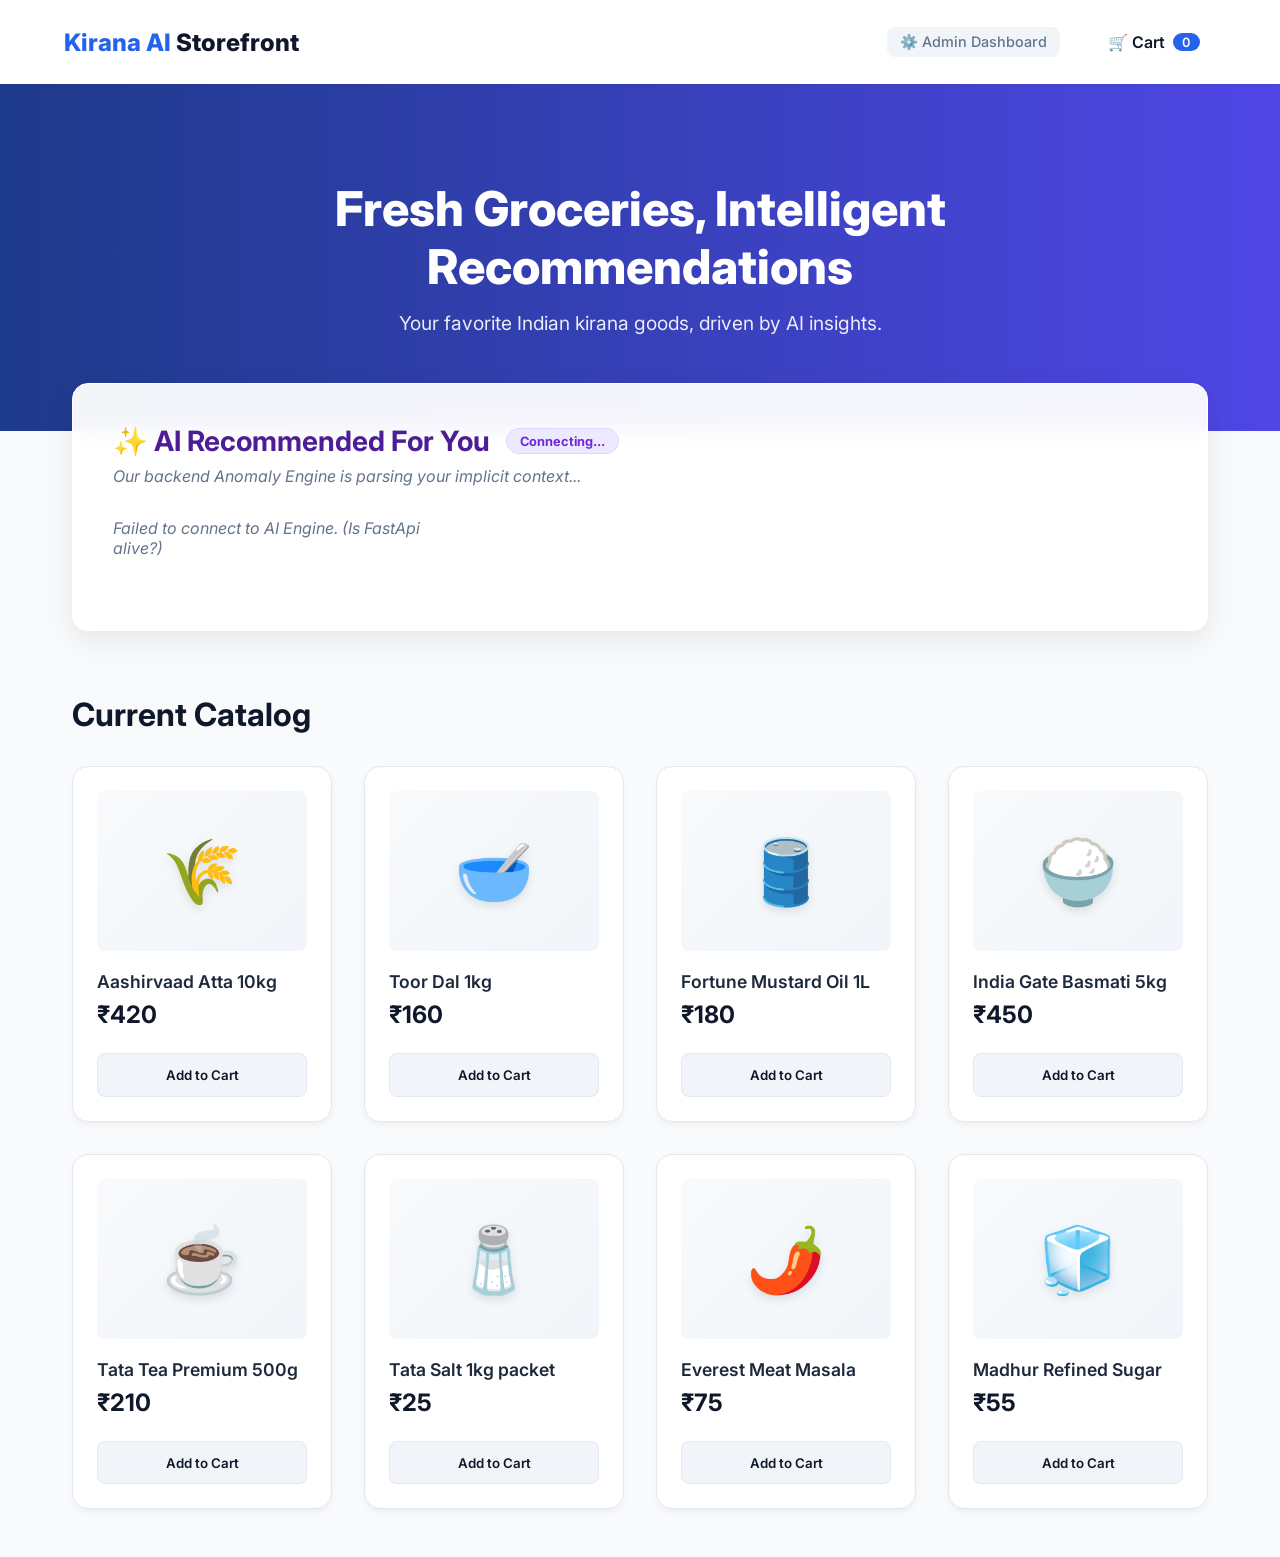
==== web_ui/index.html @ 446fc39f "Initial commit for Retail AI Assistant" ====
<!DOCTYPE html>
<html lang="en">
<head>
    <meta charset="UTF-8">
    <meta name="viewport" content="width=device-width, initial-scale=1.0">
    <title>Kirana AI Store</title>
    <link rel="stylesheet" href="store.css">
    <link href="https://fonts.googleapis.com/css2?family=Inter:wght@400;500;600;700;800&display=swap" rel="stylesheet">
</head>
<body>
    <nav class="navbar">
        <div class="logo">Kirana AI <span>Storefront</span></div>
        <div class="nav-links">
            <a href="admin.html" class="admin-link">⚙️ Admin Dashboard</a>
            <div class="cart-icon" id="cart-btn">
                🛒 Cart <span id="cart-count">0</span>
            </div>
        </div>
    </nav>
    
    <header class="hero">
        <div class="hero-content">
            <h1>Fresh Groceries, Intelligent Recommendations</h1>
            <p>Your favorite Indian kirana goods, driven by AI insights.</p>
        </div>
    </header>

    <main class="container">
        <section class="ai-section glass">
            <h2>✨ AI Recommended For You <span class="confidence-tag" id="ai-confidence">Connecting...</span></h2>
            <p id="ai-reason" class="reason-text">Our backend Anomaly Engine is parsing your implicit context...</p>
            <div class="product-grid" id="ai-recommendations">
                <div class="loader">Hooking into FastAPI /recommend ...</div>
            </div>
        </section>

        <section class="products-section">
            <h2>Current Catalog</h2>
            <div class="product-grid" id="standard-products">
            </div>
        </section>
    </main>

    <div class="cart-overlay hidden" id="cart-overlay">
        <div class="cart-modal">
            <div class="cart-header">
                <h2>Your Basket</h2>
                <button id="close-cart" class="close-btn">✕</button>
            </div>
            <div class="cart-items" id="cart-items">
            </div>
            <div class="cart-footer">
                <div class="total">Total: ₹<span id="cart-total">0</span></div>
                <button class="checkout-btn" id="checkout-btn">Proceed to Checkout</button>
            </div>
        </div>
    </div>

    <div class="checkout-overlay hidden" id="checkout-overlay">
        <div class="checkout-modal">
            <h2>🎉 Transaction Verified!</h2>
            <p>Your order has hit our telemetry pipeline. GCS BackgroundTasks invoked.</p>
            <button class="continue-btn" id="continue-shopping">Close and Reset</button>
        </div>
    </div>

    <script src="store.js"></script>
</body>
</html>
---- web_ui/store.css ----
:root {
    --primary: #2563eb;
    --primary-hover: #1d4ed8;
    --bg-color: #f8fafc;
    --text-dark: #0f172a;
    --text-light: #64748b;
    --card-bg: #fff;
}

* { box-sizing: border-box; margin: 0; padding: 0; font-family: 'Inter', sans-serif;}

body { background: var(--bg-color); color: var(--text-dark); overflow-x: hidden; }

.navbar { display: flex; justify-content: space-between; align-items: center; padding: 1.5rem 4rem; background: var(--card-bg); box-shadow: 0 1px 3px rgba(0,0,0,0.05); position: sticky; top: 0; z-index: 50; }
.logo { font-size: 1.5rem; font-weight: 800; color: var(--primary); }
.logo span { color: var(--text-dark); }
.nav-links { display: flex; gap: 2rem; align-items: center; }
.nav-links a { color: var(--text-light); text-decoration: none; font-weight: 500; transition: color 0.2s; font-size: 0.9rem;}
.nav-links a:hover { color: var(--primary); }
.admin-link { background: #f1f5f9; padding: 0.4rem 0.8rem; border-radius: 0.5rem; }
.cart-icon { font-weight: 600; cursor: pointer; display: flex; align-items: center; gap: 0.5rem; padding: 0.5rem 1rem; border-radius: 0.5rem; transition: background 0.2s;}
.cart-icon:hover { background: #f1f5f9; }
.cart-icon span { background: var(--primary); color: white; padding: 0.1rem 0.6rem; border-radius: 1rem; font-size: 0.8rem; }

.hero { background: linear-gradient(to right, #1e3a8a, #4f46e5); color: white; padding: 6rem 2rem; text-align: center; }
.hero-content { max-width: 800px; margin: 0 auto; }
.hero h1 { font-size: 3rem; margin-bottom: 1rem; font-weight: 800; line-height: 1.2; }
.hero p { font-size: 1.2rem; opacity: 0.9; }

.container { max-width: 1200px; margin: 0 auto; padding: 3rem 2rem; }

.ai-section { margin-top: -6rem; position: relative; padding: 2.5rem; border-radius: 1rem; margin-bottom: 4rem; }
.glass { background: rgba(255, 255, 255, 0.95); backdrop-filter: blur(10px); box-shadow: 0 10px 30px rgba(0,0,0,0.08); border: 1px solid rgba(255,255,255,1); }
.ai-section h2 { display: flex; align-items: center; gap: 1rem; margin-bottom: 0.5rem; color: #4c1d95; font-size: 1.75rem;}
.confidence-tag { background: #ede9fe; color: #6d28d9; font-size: 0.8rem; padding: 0.3rem 0.8rem; border-radius: 1rem; border: 1px solid #ddd6fe;}
.reason-text { color: var(--text-light); margin-bottom: 2rem; font-style: italic; }

.products-section h2 { font-size: 2rem; margin-bottom: 2rem; color: var(--text-dark); }

.product-grid { display: grid; grid-template-columns: repeat(auto-fill, minmax(240px, 1fr)); gap: 2rem; }
.product-card { background: var(--card-bg); border-radius: 1rem; padding: 1.5rem; box-shadow: 0 4px 6px -1px rgba(0,0,0,0.05); transition: transform 0.2s, box-shadow 0.2s; border: 1px solid #e2e8f0; display: flex; flex-direction: column; }
.product-card:hover { transform: translateY(-5px); box-shadow: 0 10px 25px rgba(0,0,0,0.1); }
.product-img { width: 100%; height: 160px; background: linear-gradient(135deg, #f8fafc, #f1f5f9); border-radius: 0.5rem; margin-bottom: 1.25rem; display: flex; align-items: center; justify-content: center; font-size: 4rem; text-shadow: 0 4px 10px rgba(0,0,0,0.1);}
.product-title { font-size: 1.1rem; font-weight: 600; margin-bottom: 0.5rem; color: #1e293b;}
.product-price { font-size: 1.5rem; font-weight: 700; color: var(--text-dark); margin-bottom: 1.5rem; }
.add-to-cart { background: #f1f5f9; color: var(--text-dark); border: none; padding: 0.8rem; border-radius: 0.5rem; font-weight: 600; cursor: pointer; transition: all 0.2s; margin-top: auto; border: 1px solid #e2e8f0;}
.add-to-cart:hover { background: #e2e8f0; }
.add-to-cart.ai-btn { background: linear-gradient(to right, #7c3aed, #4f46e5); color: white; border: none; box-shadow: 0 4px 10px rgba(79, 70, 229, 0.2);}
.add-to-cart.ai-btn:hover { background: linear-gradient(to right, #6d28d9, #4338ca); box-shadow: 0 6px 15px rgba(79, 70, 229, 0.3);}

.cart-overlay, .checkout-overlay { position: fixed; top: 0; left: 0; right: 0; bottom: 0; background: rgba(15, 23, 42, 0.6); backdrop-filter: blur(4px); display: flex; justify-content: flex-end; z-index: 100; opacity: 1; transition: opacity 0.3s; }
.cart-overlay.hidden, .checkout-overlay.hidden { opacity: 0; pointer-events: none; }
.cart-modal { background: white; width: 100%; max-width: 450px; height: 100%; display: flex; flex-direction: column; transform: translateX(0); transition: transform 0.3s; box-shadow: -10px 0 30px rgba(0,0,0,0.1);}
.cart-overlay.hidden .cart-modal { transform: translateX(100%); }

.checkout-overlay { justify-content: center; align-items: center; }
.checkout-modal { background: white; padding: 3rem; border-radius: 1rem; text-align: center; max-width: 500px; transform: scale(1); transition: transform 0.3s; box-shadow: 0 20px 40px rgba(0,0,0,0.2);}
.checkout-modal h2 { color: #10b981; margin-bottom: 1rem; }
.checkout-overlay.hidden .checkout-modal { transform: scale(0.9); }

.cart-header { padding: 1.5rem; border-bottom: 1px solid #e2e8f0; display: flex; justify-content: space-between; align-items: center; }
.cart-header h2 { font-size: 1.5rem;}
.close-btn { background: #f1f5f9; border: none; font-size: 1.2rem; cursor: pointer; color: var(--text-light); width: 36px; height: 36px; border-radius: 50%; display: inline-flex; align-items: center; justify-content: center;}
.close-btn:hover { background: #e2e8f0; color: var(--text-dark);}

.cart-items { flex: 1; overflow-y: auto; padding: 1.5rem; display: flex; flex-direction: column; gap: 1rem; }
.cart-item { display: flex; justify-content: space-between; align-items: center; padding-bottom: 1rem; border-bottom: 1px solid #f1f5f9;}
.cart-item-info h4 { font-weight: 600; color: var(--text-dark); margin-bottom: 0.2rem;}
.cart-item-price { color: var(--text-dark); font-weight: 700; font-size: 1.1rem; }
.remove-btn { background: none; border: none; color: #ef4444; font-size: 0.8rem; cursor: pointer; text-decoration: underline; margin-top: 0.2rem;}

.cart-footer { padding: 1.5rem; border-top: 1px solid #e2e8f0; background: #f8fafc; }
.total { display: flex; justify-content: space-between; font-size: 1.25rem; font-weight: 700; margin-bottom: 1rem; color: var(--text-dark);}
.checkout-btn { width: 100%; background: var(--primary); color: white; padding: 1rem; border: none; border-radius: 0.5rem; font-size: 1.1rem; font-weight: 600; cursor: pointer; transition: background 0.2s;}
.checkout-btn:hover { background: var(--primary-hover); }

.continue-btn { margin-top: 2rem; background: var(--text-dark); color: white; padding: 0.8rem 2rem; border: none; border-radius: 0.5rem; font-weight: 600; cursor: pointer; transition: background 0.2s;}
.continue-btn:hover { background: #1e293b; }

.loader { padding: 2rem; text-align: center; color: var(--text-light); font-style: italic; }
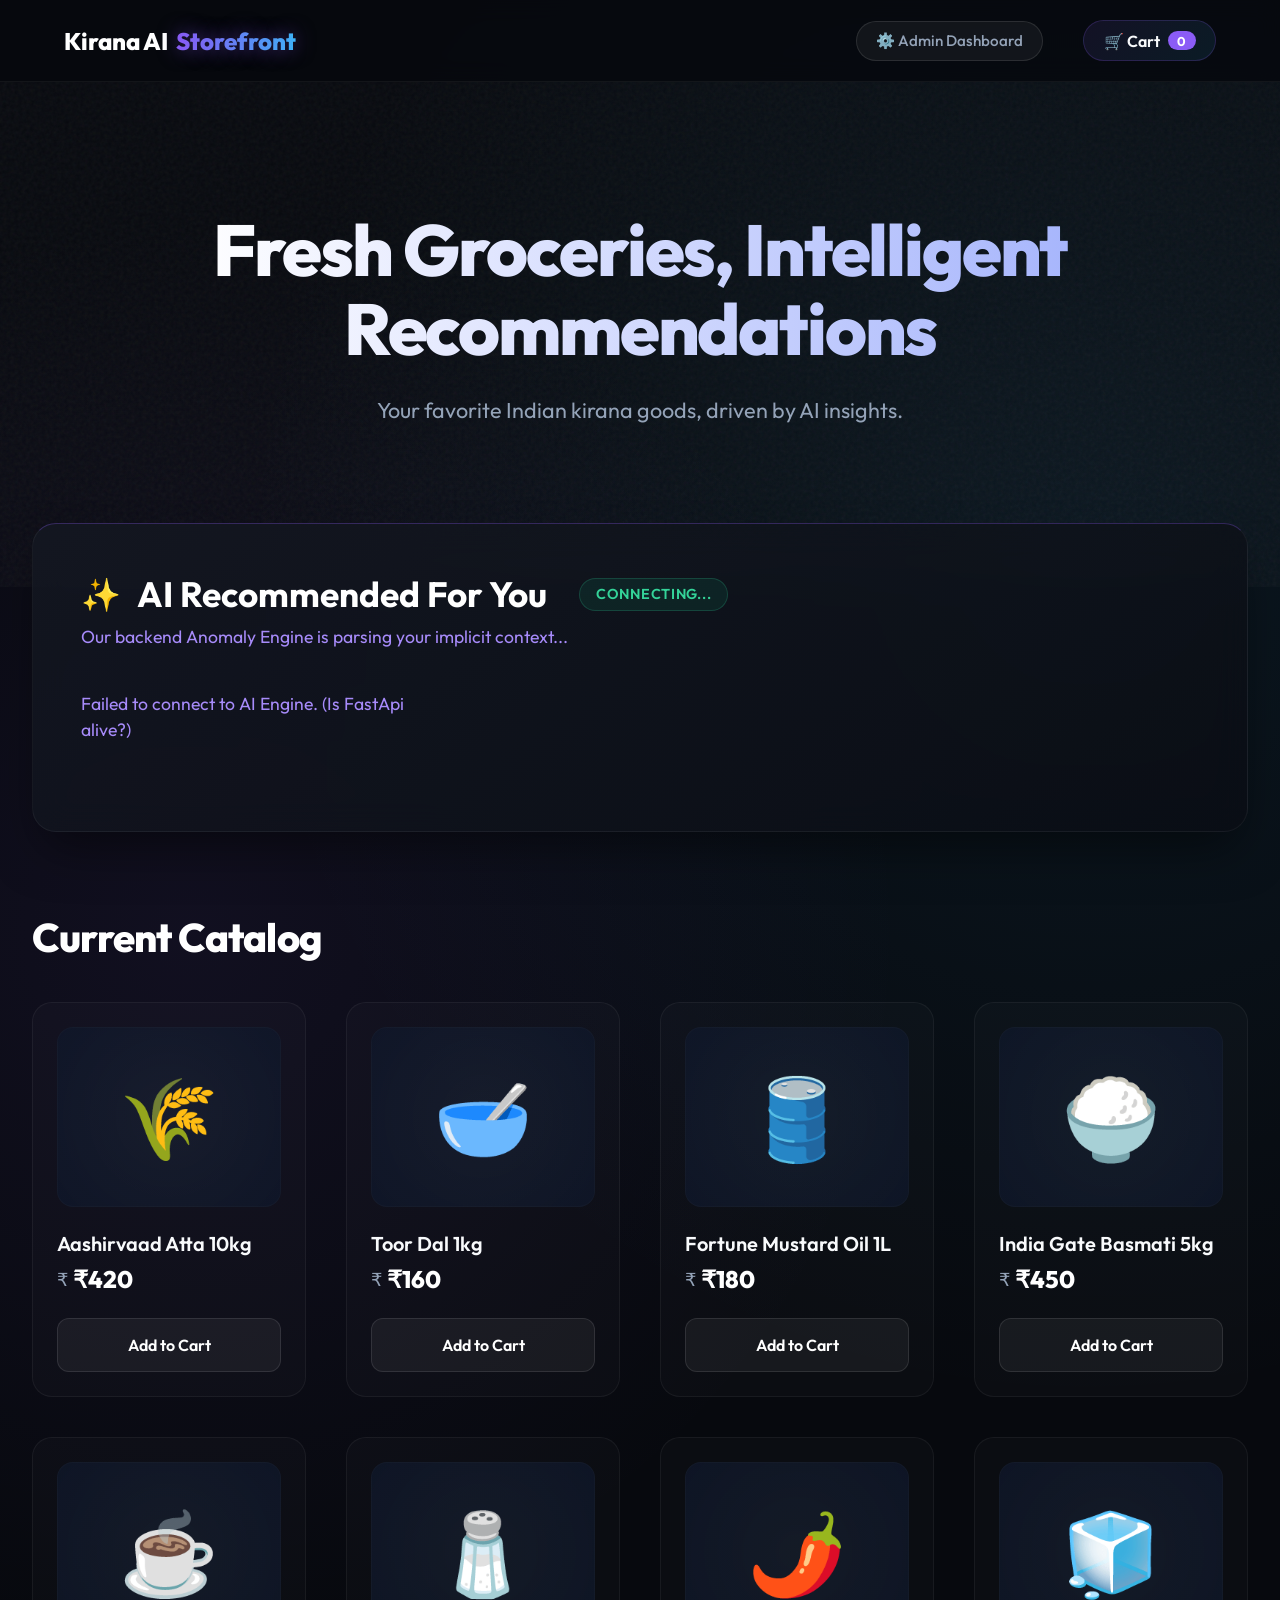
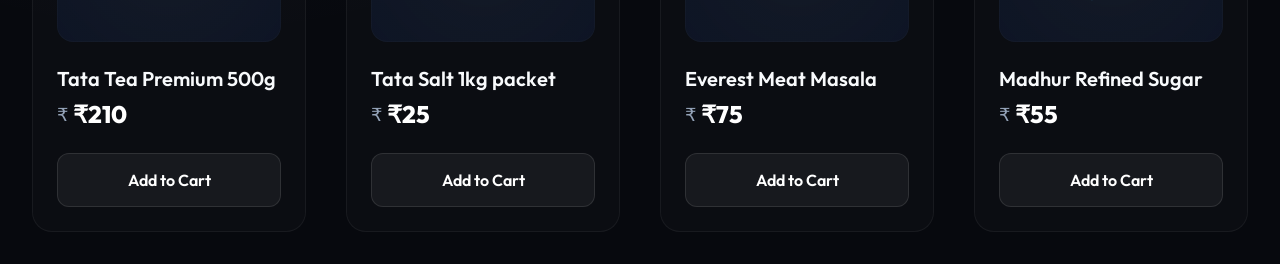
==== commit 05aedb08: "UI Redesign: Premium Dark Mode storefront" ====
--- a/web_ui/index.html
+++ b/web_ui/index.html
@@ -5,7 +5,6 @@
     <meta name="viewport" content="width=device-width, initial-scale=1.0">
     <title>Kirana AI Store</title>
     <link rel="stylesheet" href="store.css">
-    <link href="https://fonts.googleapis.com/css2?family=Inter:wght@400;500;600;700;800&display=swap" rel="stylesheet">
 </head>
 <body>
     <nav class="navbar">
@@ -27,7 +26,7 @@
 
     <main class="container">
         <section class="ai-section glass">
-            <h2>✨ AI Recommended For You <span class="confidence-tag" id="ai-confidence">Connecting...</span></h2>
+            <h2>AI Recommended For You <span class="confidence-tag" id="ai-confidence">Connecting...</span></h2>
             <p id="ai-reason" class="reason-text">Our backend Anomaly Engine is parsing your implicit context...</p>
             <div class="product-grid" id="ai-recommendations">
                 <div class="loader">Hooking into FastAPI /recommend ...</div>
--- a/web_ui/store.css
+++ b/web_ui/store.css
@@ -1,80 +1,232 @@
+@import url('https://fonts.googleapis.com/css2?family=Outfit:wght@300;400;500;600;700;800&display=swap');
+
 :root {
-    --primary: #2563eb;
-    --primary-hover: #1d4ed8;
-    --bg-color: #f8fafc;
-    --text-dark: #0f172a;
-    --text-light: #64748b;
-    --card-bg: #fff;
-}
-
-* { box-sizing: border-box; margin: 0; padding: 0; font-family: 'Inter', sans-serif;}
-
-body { background: var(--bg-color); color: var(--text-dark); overflow-x: hidden; }
-
-.navbar { display: flex; justify-content: space-between; align-items: center; padding: 1.5rem 4rem; background: var(--card-bg); box-shadow: 0 1px 3px rgba(0,0,0,0.05); position: sticky; top: 0; z-index: 50; }
-.logo { font-size: 1.5rem; font-weight: 800; color: var(--primary); }
-.logo span { color: var(--text-dark); }
-.nav-links { display: flex; gap: 2rem; align-items: center; }
-.nav-links a { color: var(--text-light); text-decoration: none; font-weight: 500; transition: color 0.2s; font-size: 0.9rem;}
-.nav-links a:hover { color: var(--primary); }
-.admin-link { background: #f1f5f9; padding: 0.4rem 0.8rem; border-radius: 0.5rem; }
-.cart-icon { font-weight: 600; cursor: pointer; display: flex; align-items: center; gap: 0.5rem; padding: 0.5rem 1rem; border-radius: 0.5rem; transition: background 0.2s;}
-.cart-icon:hover { background: #f1f5f9; }
-.cart-icon span { background: var(--primary); color: white; padding: 0.1rem 0.6rem; border-radius: 1rem; font-size: 0.8rem; }
-
-.hero { background: linear-gradient(to right, #1e3a8a, #4f46e5); color: white; padding: 6rem 2rem; text-align: center; }
-.hero-content { max-width: 800px; margin: 0 auto; }
-.hero h1 { font-size: 3rem; margin-bottom: 1rem; font-weight: 800; line-height: 1.2; }
-.hero p { font-size: 1.2rem; opacity: 0.9; }
-
-.container { max-width: 1200px; margin: 0 auto; padding: 3rem 2rem; }
-
-.ai-section { margin-top: -6rem; position: relative; padding: 2.5rem; border-radius: 1rem; margin-bottom: 4rem; }
-.glass { background: rgba(255, 255, 255, 0.95); backdrop-filter: blur(10px); box-shadow: 0 10px 30px rgba(0,0,0,0.08); border: 1px solid rgba(255,255,255,1); }
-.ai-section h2 { display: flex; align-items: center; gap: 1rem; margin-bottom: 0.5rem; color: #4c1d95; font-size: 1.75rem;}
-.confidence-tag { background: #ede9fe; color: #6d28d9; font-size: 0.8rem; padding: 0.3rem 0.8rem; border-radius: 1rem; border: 1px solid #ddd6fe;}
-.reason-text { color: var(--text-light); margin-bottom: 2rem; font-style: italic; }
-
-.products-section h2 { font-size: 2rem; margin-bottom: 2rem; color: var(--text-dark); }
-
-.product-grid { display: grid; grid-template-columns: repeat(auto-fill, minmax(240px, 1fr)); gap: 2rem; }
-.product-card { background: var(--card-bg); border-radius: 1rem; padding: 1.5rem; box-shadow: 0 4px 6px -1px rgba(0,0,0,0.05); transition: transform 0.2s, box-shadow 0.2s; border: 1px solid #e2e8f0; display: flex; flex-direction: column; }
-.product-card:hover { transform: translateY(-5px); box-shadow: 0 10px 25px rgba(0,0,0,0.1); }
-.product-img { width: 100%; height: 160px; background: linear-gradient(135deg, #f8fafc, #f1f5f9); border-radius: 0.5rem; margin-bottom: 1.25rem; display: flex; align-items: center; justify-content: center; font-size: 4rem; text-shadow: 0 4px 10px rgba(0,0,0,0.1);}
-.product-title { font-size: 1.1rem; font-weight: 600; margin-bottom: 0.5rem; color: #1e293b;}
-.product-price { font-size: 1.5rem; font-weight: 700; color: var(--text-dark); margin-bottom: 1.5rem; }
-.add-to-cart { background: #f1f5f9; color: var(--text-dark); border: none; padding: 0.8rem; border-radius: 0.5rem; font-weight: 600; cursor: pointer; transition: all 0.2s; margin-top: auto; border: 1px solid #e2e8f0;}
-.add-to-cart:hover { background: #e2e8f0; }
-.add-to-cart.ai-btn { background: linear-gradient(to right, #7c3aed, #4f46e5); color: white; border: none; box-shadow: 0 4px 10px rgba(79, 70, 229, 0.2);}
-.add-to-cart.ai-btn:hover { background: linear-gradient(to right, #6d28d9, #4338ca); box-shadow: 0 6px 15px rgba(79, 70, 229, 0.3);}
-
-.cart-overlay, .checkout-overlay { position: fixed; top: 0; left: 0; right: 0; bottom: 0; background: rgba(15, 23, 42, 0.6); backdrop-filter: blur(4px); display: flex; justify-content: flex-end; z-index: 100; opacity: 1; transition: opacity 0.3s; }
+    --bg-dark: #07090e;
+    --bg-card: rgba(20, 24, 34, 0.6);
+    --primary: #8b5cf6;
+    --primary-hover: #7c3aed;
+    --accent-glow: rgba(139, 92, 246, 0.4);
+    --text-primary: #f8fafc;
+    --text-secondary: #94a3b8;
+    --border-glass: rgba(255, 255, 255, 0.05);
+}
+
+* { box-sizing: border-box; margin: 0; padding: 0; font-family: 'Outfit', sans-serif; }
+
+body { 
+    background-color: var(--bg-dark); 
+    background-image: 
+        radial-gradient(circle at 15% 50%, rgba(139, 92, 246, 0.08) 0%, transparent 50%),
+        radial-gradient(circle at 85% 30%, rgba(56, 189, 248, 0.08) 0%, transparent 50%);
+    color: var(--text-primary); 
+    overflow-x: hidden; 
+    min-height: 100vh;
+}
+
+/* Glassmorphism utilities */
+.glass {
+    background: var(--bg-card);
+    backdrop-filter: blur(16px);
+    -webkit-backdrop-filter: blur(16px);
+    border: 1px solid var(--border-glass);
+}
+
+/* Navbar */
+.navbar { 
+    display: flex; justify-content: space-between; align-items: center; 
+    padding: 1.25rem 4rem; position: sticky; top: 0; z-index: 50; 
+    border-bottom: 1px solid var(--border-glass);
+    background: rgba(7, 9, 14, 0.8); backdrop-filter: blur(12px);
+}
+.logo { font-size: 1.5rem; font-weight: 800; color: #fff; display: flex; align-items: center; gap: 0.5rem;}
+.logo span { background: linear-gradient(to right, #8b5cf6, #38bdf8); -webkit-background-clip: text; color: transparent; text-shadow: 0 0 20px rgba(139,92,246,0.5);}
+.nav-links { display: flex; gap: 2.5rem; align-items: center; }
+.nav-links a { 
+    color: var(--text-secondary); text-decoration: none; font-weight: 500; 
+    transition: color 0.3s ease, text-shadow 0.3s ease; font-size: 0.95rem;
+}
+.nav-links a:hover { color: #fff; text-shadow: 0 0 10px rgba(255,255,255,0.3); }
+
+/* Buttons */
+.admin-link { 
+    background: rgba(255,255,255,0.05); padding: 0.6rem 1.2rem; 
+    border-radius: 2rem; border: 1px solid rgba(255,255,255,0.1);
+    transition: all 0.3s ease !important;
+}
+.admin-link:hover { background: rgba(255,255,255,0.1); transform: translateY(-2px);}
+
+.cart-icon { 
+    font-weight: 600; cursor: pointer; display: flex; align-items: center; gap: 0.5rem; 
+    background: linear-gradient(135deg, rgba(139,92,246,0.1), rgba(56,189,248,0.1));
+    padding: 0.6rem 1.2rem; border-radius: 2rem; border: 1px solid rgba(139,92,246,0.2);
+    transition: all 0.3s ease;
+}
+.cart-icon:hover { 
+    box-shadow: 0 0 20px rgba(139,92,246,0.4); 
+    border-color: rgba(139,92,246,0.5); transform: translateY(-2px);
+}
+.cart-icon span { 
+    background: var(--primary); color: white; padding: 0.1rem 0.6rem; 
+    border-radius: 1rem; font-size: 0.8rem; font-weight: 700;
+}
+
+/* Hero Section */
+.hero { 
+    position: relative; padding: 8rem 2rem 10rem; text-align: center; 
+    display: flex; flex-direction: column; align-items: center; justify-content: center;
+}
+.hero::before {
+    content: ''; position: absolute; top: 0; left: 0; right: 0; bottom: 0;
+    background: url('data:image/svg+xml;utf8,<svg viewBox="0 0 200 200" xmlns="http://www.w3.org/2000/svg"><filter id="noiseFilter"><feTurbulence type="fractalNoise" baseFrequency="0.65" numOctaves="3" stitchTiles="stitch"/></filter><rect width="100%" height="100%" filter="url(%23noiseFilter)" opacity="0.05"/></svg>');
+    pointer-events: none; z-index: -1;
+}
+.hero-content { max-width: 900px; z-index: 1;}
+.hero h1 { 
+    font-size: 4.5rem; margin-bottom: 1.5rem; font-weight: 800; line-height: 1.1; 
+    letter-spacing: -0.03em; background: linear-gradient(to right, #fff, #a5b4fc);
+    -webkit-background-clip: text; color: transparent;
+}
+.hero p { font-size: 1.35rem; color: var(--text-secondary); max-width: 600px; margin: 0 auto; line-height: 1.6;}
+
+/* Main Container */
+.container { max-width: 1300px; margin: 0 auto; padding: 2rem; }
+
+/* AI Recommendation Section */
+.ai-section { 
+    margin-top: -6rem; position: relative; padding: 3rem; 
+    border-radius: 1.5rem; margin-bottom: 5rem; z-index: 10;
+    box-shadow: 0 25px 50px -12px rgba(0, 0, 0, 0.5);
+    background: linear-gradient(145deg, rgba(20,24,34,0.8), rgba(10,13,20,0.8));
+    border-top: 1px solid rgba(139,92,246,0.3);
+}
+.ai-section h2 { 
+    display: flex; align-items: center; gap: 1rem; margin-bottom: 0.5rem; 
+    font-size: 2.2rem; font-weight: 700; color: #fff;
+}
+.ai-section h2::before { content: '✨'; font-size: 2rem; }
+.confidence-tag { 
+    background: rgba(16, 185, 129, 0.1); color: #34d399; font-size: 0.9rem; 
+    padding: 0.4rem 1rem; border-radius: 2rem; border: 1px solid rgba(52, 211, 153, 0.2);
+    font-weight: 600; text-transform: uppercase; letter-spacing: 0.05em; margin-left: 1rem;
+    animation: pulse 2s infinite cubic-bezier(0.4, 0, 0.6, 1);
+}
+@keyframes pulse { 0% { box-shadow: 0 0 0 0 rgba(52, 211, 153, 0.4); } 70% { box-shadow: 0 0 0 10px rgba(52, 211, 153, 0); } 100% { box-shadow: 0 0 0 0 rgba(52, 211, 153, 0); } }
+.reason-text { color: #a78bfa; margin-bottom: 2.5rem; font-size: 1.1rem; line-height: 1.5;}
+
+/* Headings */
+.products-section h2 { font-size: 2.5rem; font-weight: 800; margin-bottom: 2.5rem; letter-spacing: -0.02em; color: #fff;}
+
+/* Product Grid */
+.product-grid { display: grid; grid-template-columns: repeat(auto-fill, minmax(260px, 1fr)); gap: 2.5rem; }
+.product-card { 
+    background: rgba(255,255,255,0.02); border-radius: 1.25rem; padding: 1.5rem; 
+    border: 1px solid var(--border-glass); display: flex; flex-direction: column; 
+    transition: all 0.4s cubic-bezier(0.175, 0.885, 0.32, 1.275); position: relative;
+    overflow: hidden;
+}
+.product-card::before {
+    content: ''; position: absolute; top: -50%; left: -50%; width: 200%; height: 200%;
+    background: radial-gradient(circle, rgba(255,255,255,0.05) 0%, transparent 60%);
+    opacity: 0; pointer-events: none; transition: opacity 0.5s ease;
+}
+.product-card:hover { 
+    transform: translateY(-8px); border-color: rgba(255,255,255,0.15); 
+    box-shadow: 0 20px 40px rgba(0,0,0,0.4);
+}
+.product-card:hover::before { opacity: 1; }
+
+.product-img { 
+    width: 100%; height: 180px; 
+    background: radial-gradient(circle at center, rgba(30,41,59,0.5), rgba(15,23,42,0.8)); 
+    border-radius: 1rem; margin-bottom: 1.5rem; display: flex; align-items: center; justify-content: center; 
+    font-size: 5rem; transition: transform 0.3s ease; border: 1px solid rgba(255,255,255,0.02);
+}
+.product-card:hover .product-img { transform: scale(1.05); }
+
+.product-title { font-size: 1.25rem; font-weight: 600; margin-bottom: 0.5rem; color: #f8fafc;}
+.product-price { font-size: 1.5rem; font-weight: 800; color: #fff; margin-bottom: 1.5rem; display: flex; align-items: center;}
+.product-price::before { content: '₹'; font-size: 1.1rem; color: var(--text-secondary); margin-right: 0.3rem; font-weight: 500;}
+
+/* Add to Cart Buttons */
+.add-to-cart { 
+    background: rgba(255,255,255,0.05); color: #fff; border: 1px solid rgba(255,255,255,0.1); 
+    padding: 1rem; border-radius: 0.75rem; font-weight: 600; font-size: 1rem; 
+    cursor: pointer; transition: all 0.3s ease; margin-top: auto; width: 100%;
+}
+.add-to-cart:hover { background: rgba(255,255,255,0.15); transform: translateY(-2px); }
+
+/* AI Specific Button Variant */
+.add-to-cart.ai-btn { 
+    background: linear-gradient(135deg, #7c3aed, #ec4899); 
+    border: none; color: white; position: relative; z-index: 1; overflow: hidden;
+}
+.add-to-cart.ai-btn::before {
+    content: ''; position: absolute; top: 0; left: 0; right: 0; bottom: 0;
+    background: linear-gradient(135deg, #6d28d9, #db2777); z-index: -1;
+    transition: opacity 0.3s ease; opacity: 0;
+}
+.add-to-cart.ai-btn:hover::before { opacity: 1; }
+.add-to-cart.ai-btn:hover { box-shadow: 0 10px 25px rgba(236, 72, 153, 0.4); }
+
+/* Modals & Overlays */
+.cart-overlay, .checkout-overlay { 
+    position: fixed; inset: 0; background: rgba(0, 0, 0, 0.7); backdrop-filter: blur(8px); 
+    display: flex; justify-content: flex-end; z-index: 100; opacity: 1; transition: opacity 0.4s ease; 
+}
 .cart-overlay.hidden, .checkout-overlay.hidden { opacity: 0; pointer-events: none; }
-.cart-modal { background: white; width: 100%; max-width: 450px; height: 100%; display: flex; flex-direction: column; transform: translateX(0); transition: transform 0.3s; box-shadow: -10px 0 30px rgba(0,0,0,0.1);}
+.cart-modal { 
+    background: #0b0f19; width: 100%; max-width: 480px; height: 100%; display: flex; flex-direction: column; 
+    transform: translateX(0); transition: transform 0.4s cubic-bezier(0.19, 1, 0.22, 1); 
+    border-left: 1px solid var(--border-glass);
+}
 .cart-overlay.hidden .cart-modal { transform: translateX(100%); }
 
 .checkout-overlay { justify-content: center; align-items: center; }
-.checkout-modal { background: white; padding: 3rem; border-radius: 1rem; text-align: center; max-width: 500px; transform: scale(1); transition: transform 0.3s; box-shadow: 0 20px 40px rgba(0,0,0,0.2);}
-.checkout-modal h2 { color: #10b981; margin-bottom: 1rem; }
+.checkout-modal { 
+    background: #111827; padding: 4rem 3rem; border-radius: 1.5rem; text-align: center; max-width: 500px; 
+    transform: scale(1); transition: transform 0.4s cubic-bezier(0.19, 1, 0.22, 1); 
+    border: 1px solid rgba(139,92,246,0.3); box-shadow: 0 30px 60px rgba(0,0,0,0.5), inset 0 0 100px rgba(139,92,246,0.1);
+}
+.checkout-modal h2 { font-size: 2.5rem; margin-bottom: 1rem; color: #fff;}
+.checkout-modal p { font-size: 1.1rem; color: var(--text-secondary); margin-bottom: 2rem;}
 .checkout-overlay.hidden .checkout-modal { transform: scale(0.9); }
 
-.cart-header { padding: 1.5rem; border-bottom: 1px solid #e2e8f0; display: flex; justify-content: space-between; align-items: center; }
-.cart-header h2 { font-size: 1.5rem;}
-.close-btn { background: #f1f5f9; border: none; font-size: 1.2rem; cursor: pointer; color: var(--text-light); width: 36px; height: 36px; border-radius: 50%; display: inline-flex; align-items: center; justify-content: center;}
-.close-btn:hover { background: #e2e8f0; color: var(--text-dark);}
-
-.cart-items { flex: 1; overflow-y: auto; padding: 1.5rem; display: flex; flex-direction: column; gap: 1rem; }
-.cart-item { display: flex; justify-content: space-between; align-items: center; padding-bottom: 1rem; border-bottom: 1px solid #f1f5f9;}
-.cart-item-info h4 { font-weight: 600; color: var(--text-dark); margin-bottom: 0.2rem;}
-.cart-item-price { color: var(--text-dark); font-weight: 700; font-size: 1.1rem; }
-.remove-btn { background: none; border: none; color: #ef4444; font-size: 0.8rem; cursor: pointer; text-decoration: underline; margin-top: 0.2rem;}
-
-.cart-footer { padding: 1.5rem; border-top: 1px solid #e2e8f0; background: #f8fafc; }
-.total { display: flex; justify-content: space-between; font-size: 1.25rem; font-weight: 700; margin-bottom: 1rem; color: var(--text-dark);}
-.checkout-btn { width: 100%; background: var(--primary); color: white; padding: 1rem; border: none; border-radius: 0.5rem; font-size: 1.1rem; font-weight: 600; cursor: pointer; transition: background 0.2s;}
-.checkout-btn:hover { background: var(--primary-hover); }
-
-.continue-btn { margin-top: 2rem; background: var(--text-dark); color: white; padding: 0.8rem 2rem; border: none; border-radius: 0.5rem; font-weight: 600; cursor: pointer; transition: background 0.2s;}
-.continue-btn:hover { background: #1e293b; }
-
-.loader { padding: 2rem; text-align: center; color: var(--text-light); font-style: italic; }
+/* Cart Header, Items, Footer */
+.cart-header { padding: 2rem; border-bottom: 1px solid var(--border-glass); display: flex; justify-content: space-between; align-items: center; }
+.cart-header h2 { font-size: 1.75rem; font-weight: 700; display: flex; align-items: center; gap: 0.5rem; color: #fff;}
+.close-btn { 
+    background: rgba(255,255,255,0.05); border: 1px solid rgba(255,255,255,0.1); font-size: 1.2rem; cursor: pointer; color: var(--text-secondary); 
+    width: 40px; height: 40px; border-radius: 50%; display: inline-flex; align-items: center; justify-content: center;
+    transition: all 0.2s ease;
+}
+.close-btn:hover { background: rgba(255,255,255,0.15); color: #fff;}
+
+.cart-items { flex: 1; overflow-y: auto; padding: 2rem; display: flex; flex-direction: column; gap: 1.5rem; }
+.cart-item { display: flex; justify-content: space-between; align-items: center; padding-bottom: 1.5rem; border-bottom: 1px solid rgba(255,255,255,0.05);}
+.cart-item-info h4 { font-weight: 600; font-size: 1.1rem; margin-bottom: 0.5rem; color: #f8fafc;}
+.cart-item-price { font-weight: 700; font-size: 1.25rem; color: #fff;}
+.remove-btn { background: none; border: none; color: #f43f5e; font-size: 0.9rem; font-weight: 500; cursor: pointer; transition: color 0.2s; }
+.remove-btn:hover { color: #e11d48; text-decoration: underline;}
+
+.cart-footer { padding: 2rem; border-top: 1px solid var(--border-glass); background: rgba(0,0,0,0.2); }
+.total { display: flex; justify-content: space-between; font-size: 1.5rem; font-weight: 800; margin-bottom: 1.5rem; color: #fff;}
+.checkout-btn { 
+    width: 100%; background: #f8fafc; color: #0f172a; padding: 1.25rem; border: none; 
+    border-radius: 0.75rem; font-size: 1.1rem; font-weight: 700; cursor: pointer; transition: all 0.3s ease;
+}
+.checkout-btn:hover { background: #e2e8f0; transform: translateY(-2px); box-shadow: 0 10px 20px rgba(255,255,255,0.1);}
+
+.continue-btn { 
+    background: linear-gradient(135deg, #10b981, #059669); color: white; padding: 1rem 2.5rem; border: none; 
+    border-radius: 0.75rem; font-weight: 600; font-size: 1.1rem; cursor: pointer; transition: all 0.3s ease;
+    box-shadow: 0 10px 25px rgba(16, 185, 129, 0.3);
+}
+.continue-btn:hover { transform: translateY(-3px); box-shadow: 0 15px 35px rgba(16, 185, 129, 0.4); }
+
+.loader { padding: 3rem 0; text-align: center; color: #8b5cf6; font-style: italic; font-weight: 500; letter-spacing: 0.05em; font-size: 1.1rem;}
+
+/* Scrollbar */
+::-webkit-scrollbar { width: 8px; }
+::-webkit-scrollbar-track { background: var(--bg-dark); }
+::-webkit-scrollbar-thumb { background: rgba(255,255,255,0.2); border-radius: 4px; }
+::-webkit-scrollbar-thumb:hover { background: rgba(255,255,255,0.3); }
